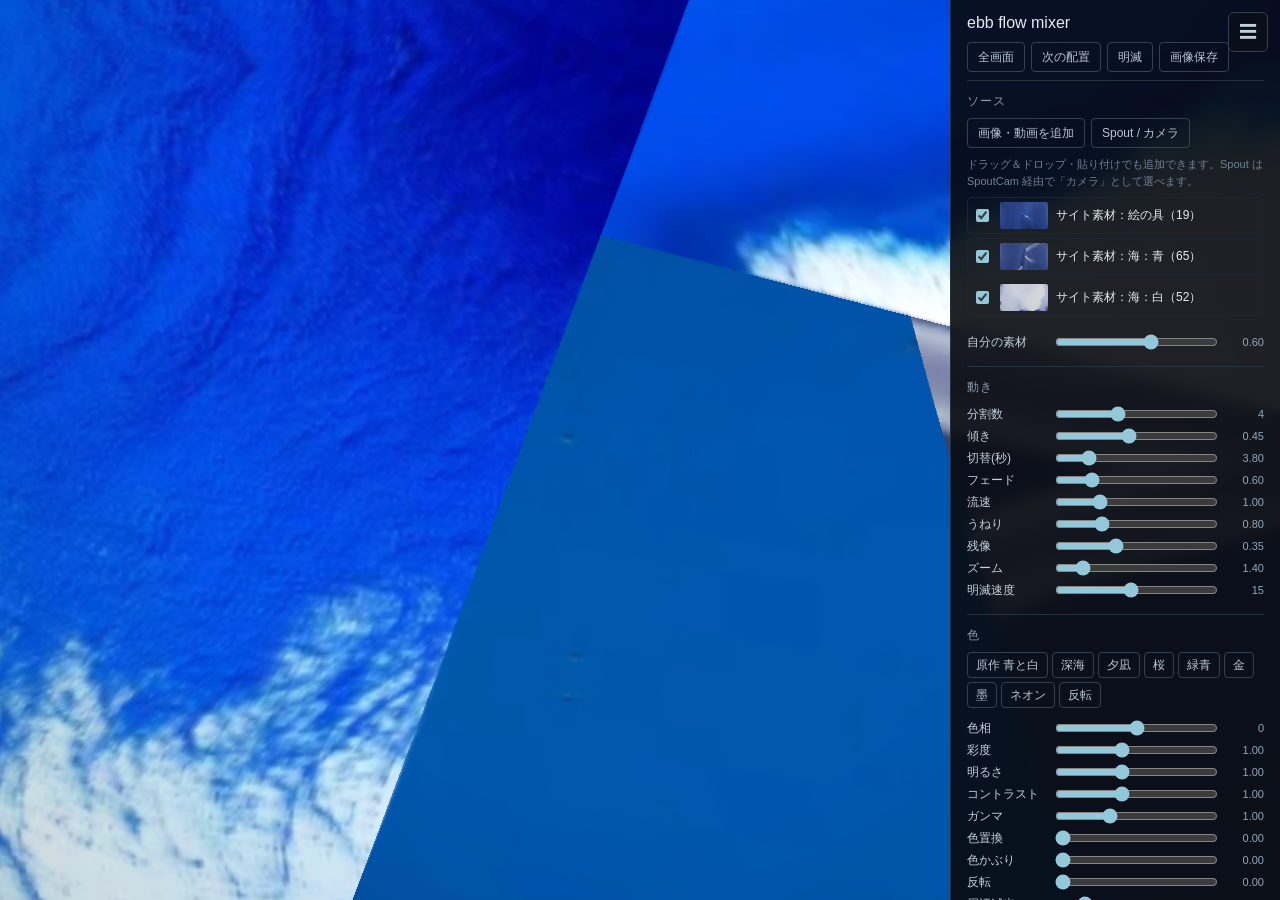
==== ebb-flow-mixer/index.html @ f5bb4942 "Add ebb flow mixer: panel-based visual mixer with images, Spout (via SpoutCam) and color grading Co-" ====
<!doctype html>
<html lang="ja">
<head>
<meta charset="UTF-8">
<meta name="viewport" content="width=device-width,initial-scale=1">
<title>ebb flow mixer</title>
<link rel="stylesheet" href="style.css">
</head>
<body>
<canvas id="view"></canvas>

<button id="toggleUi" class="fab" title="パネル表示切替 (H)">☰</button>

<aside id="panel">
  <header>
    <h1>ebb flow mixer</h1>
    <div class="row">
      <button id="btnFull" title="F">全画面</button>
      <button id="btnNext" title="N">次の配置</button>
      <button id="btnBurst" title="Space長押し">明滅</button>
      <button id="btnShot">画像保存</button>
    </div>
  </header>

  <section>
    <h2>ソース</h2>
    <div class="row">
      <label class="btn">画像・動画を追加<input id="fileInput" type="file" accept="image/*,video/*" multiple hidden></label>
      <button id="btnCam">Spout / カメラ</button>
    </div>
    <div id="camPick" class="row" hidden>
      <select id="camSelect"></select>
      <button id="btnCamAdd">追加</button>
    </div>
    <p class="hint">ドラッグ＆ドロップ・貼り付けでも追加できます。Spout は SpoutCam 経由で「カメラ」として選べます。</p>
    <div id="builtinList" class="list"></div>
    <div id="userList" class="list"></div>
    <div id="sliders-source"></div>
  </section>

  <section>
    <h2>動き</h2>
    <div id="sliders-motion"></div>
  </section>

  <section>
    <h2>色</h2>
    <div id="presets" class="presets"></div>
    <div id="sliders-color"></div>
    <div class="colors">
      <label>影<input type="color" id="mapA"></label>
      <label>中間<input type="color" id="mapB"></label>
      <label>光<input type="color" id="mapC"></label>
      <label>色かぶり<input type="color" id="tint"></label>
    </div>
  </section>

  <section>
    <button id="btnReset" class="wide">すべて初期値に戻す</button>
    <p class="hint">キー：H パネル / F 全画面 / N 次の配置 / Space 押してる間 明滅</p>
  </section>
</aside>

<script src="builtin/manifest.js"></script>
<script src="app.js"></script>
</body>
</html>
---- ebb-flow-mixer/style.css ----
:root {
  font-family: Arial, "Noto Sans JP", sans-serif;
  color: #e5eaf1;
  background: #080b10;
  color-scheme: dark;
}
* { box-sizing: border-box; }
html, body { margin: 0; height: 100%; overflow: hidden; background: #000; }
canvas#view { position: fixed; inset: 0; width: 100vw; height: 100vh; display: block; }

body.dragging::after {
  content: "ここにドロップして追加";
  position: fixed; inset: 16px; border: 2px dashed #92c8da; border-radius: 12px;
  display: grid; place-items: center; font-size: 20px; background: #05080dcc; z-index: 50;
}

.fab {
  position: fixed; top: 12px; right: 12px; z-index: 20;
  width: 40px; height: 40px; border-radius: 6px;
  background: #0b1018cc; color: #c4d0dc; border: 1px solid #344151; cursor: pointer; font-size: 18px;
}
body.ui-hidden .fab { opacity: 0; }
body.ui-hidden .fab:hover { opacity: 1; }
body.ui-hidden { cursor: none; }

#panel {
  position: fixed; top: 0; right: 0; bottom: 0; width: 330px; z-index: 10;
  background: #080b10e6; backdrop-filter: blur(8px);
  border-left: 1px solid #26313e; overflow-y: auto; padding: 14px 16px 24px;
  font-size: 12px;
}
body.ui-hidden #panel { display: none; }
#panel h1 { font-size: 16px; font-weight: 400; margin: 0 48px 10px 0; }
#panel h2 { font-size: 12px; font-weight: 400; color: #8b9cae; margin: 0 0 8px; letter-spacing: .08em; }
#panel section { border-top: 1px solid #26313e; padding: 12px 0; }

button, .btn, select {
  font: inherit; font-size: 12px; color: #b7c7d5; background: transparent;
  border: 1px solid #344151; border-radius: 4px; min-height: 30px; padding: 5px 10px; cursor: pointer;
}
button:hover, .btn:hover { color: #fff; border-color: #92c8da; }
button.on { background: #92c8da22; border-color: #92c8da; color: #fff; }
select { background: #111820; max-width: 190px; }
.btn { display: inline-flex; align-items: center; }
.wide { width: 100%; }
.row { display: flex; gap: 6px; flex-wrap: wrap; margin-bottom: 8px; align-items: center; }
.hint { color: #6f8193; font-size: 11px; line-height: 1.5; margin: 4px 0 8px; }

.list { display: flex; flex-direction: column; gap: 4px; margin-bottom: 8px; }
.item { display: flex; align-items: center; gap: 8px; padding: 4px; border: 1px solid #1c2530; border-radius: 4px; }
.item.off { opacity: .45; }
.item img, .item video, .item .thumb {
  width: 48px; height: 27px; object-fit: cover; border-radius: 2px; background: #111820; flex: none;
}
.item .name { flex: 1; min-width: 0; overflow: hidden; text-overflow: ellipsis; white-space: nowrap; }
.item button { min-height: 22px; padding: 1px 6px; }
.item input { accent-color: #92c8da; }

.slider { display: grid; grid-template-columns: 78px 1fr 40px; align-items: center; gap: 8px; margin: 2px 0; }
.slider span { color: #c4d0dc; }
.slider input { width: 100%; accent-color: #92c8da; cursor: pointer; }
.slider output { color: #91a7b9; font-size: 11px; text-align: right; font-variant-numeric: tabular-nums; }

.presets { display: flex; flex-wrap: wrap; gap: 4px; margin-bottom: 10px; }
.presets button { padding: 3px 8px; min-height: 26px; }

.colors { display: grid; grid-template-columns: repeat(4, 1fr); gap: 6px; margin-top: 8px; }
.colors label { display: flex; flex-direction: column; gap: 3px; color: #8b9cae; font-size: 11px; }
.colors input { width: 100%; height: 28px; border: 1px solid #344151; background: none; padding: 0; cursor: pointer; }
[hidden] { display: none !important; }
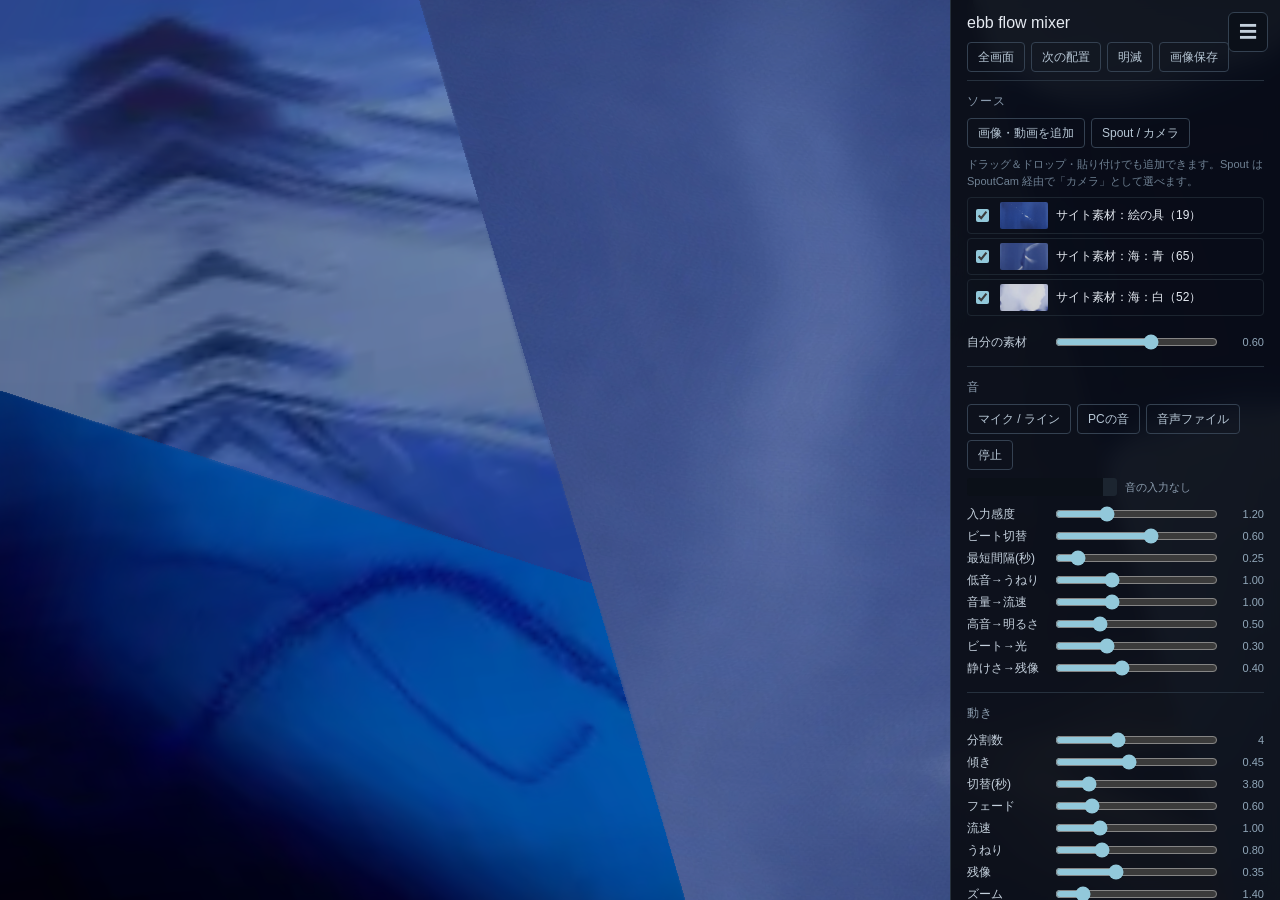
==== commit 00605247: "Add audio input to ebb flow mixer: mic/line, system audio, audio file with beat and band reactions C" ====
--- a/ebb-flow-mixer/index.html
+++ b/ebb-flow-mixer/index.html
@@ -39,6 +39,23 @@
   </section>
 
   <section>
+    <h2>音</h2>
+    <div class="row">
+      <button id="btnMic">マイク / ライン</button>
+      <button id="btnSys">PCの音</button>
+      <label class="btn">音声ファイル<input id="audioInput" type="file" accept="audio/*,video/*" hidden></label>
+      <button id="btnAudioStop">停止</button>
+    </div>
+    <div id="micPick" class="row" hidden>
+      <select id="micSelect"></select>
+      <button id="btnMicAdd">使う</button>
+    </div>
+    <audio id="player" controls loop hidden></audio>
+    <div class="meter"><canvas id="meter" width="300" height="36"></canvas><span id="audioName">音の入力なし</span></div>
+    <div id="sliders-audio"></div>
+  </section>
+
+  <section>
     <h2>動き</h2>
     <div id="sliders-motion"></div>
   </section>
@@ -57,6 +74,7 @@
 
   <section>
     <button id="btnReset" class="wide">すべて初期値に戻す</button>
+    <p class="hint">マイク／ライン：オーディオIF・VB-CABLE・ステレオミキサー等。PCの音：共有画面を選び「システム音声を共有」をオン。スライダーを 0 にするとその反応はオフ。</p>
     <p class="hint">キー：H パネル / F 全画面 / N 次の配置 / Space 押してる間 明滅</p>
   </section>
 </aside>
--- a/ebb-flow-mixer/style.css
+++ b/ebb-flow-mixer/style.css
@@ -68,3 +68,7 @@
 .colors label { display: flex; flex-direction: column; gap: 3px; color: #8b9cae; font-size: 11px; }
 .colors input { width: 100%; height: 28px; border: 1px solid #344151; background: none; padding: 0; cursor: pointer; }
 [hidden] { display: none !important; }
+audio { width: 100%; height: 32px; margin-bottom: 8px; }
+.meter { display: flex; align-items: center; gap: 8px; margin-bottom: 8px; }
+.meter canvas { width: 150px; height: 18px; background: #0b1018; border-radius: 3px; flex: none; }
+.meter span { color: #8b9cae; font-size: 11px; overflow: hidden; text-overflow: ellipsis; white-space: nowrap; }
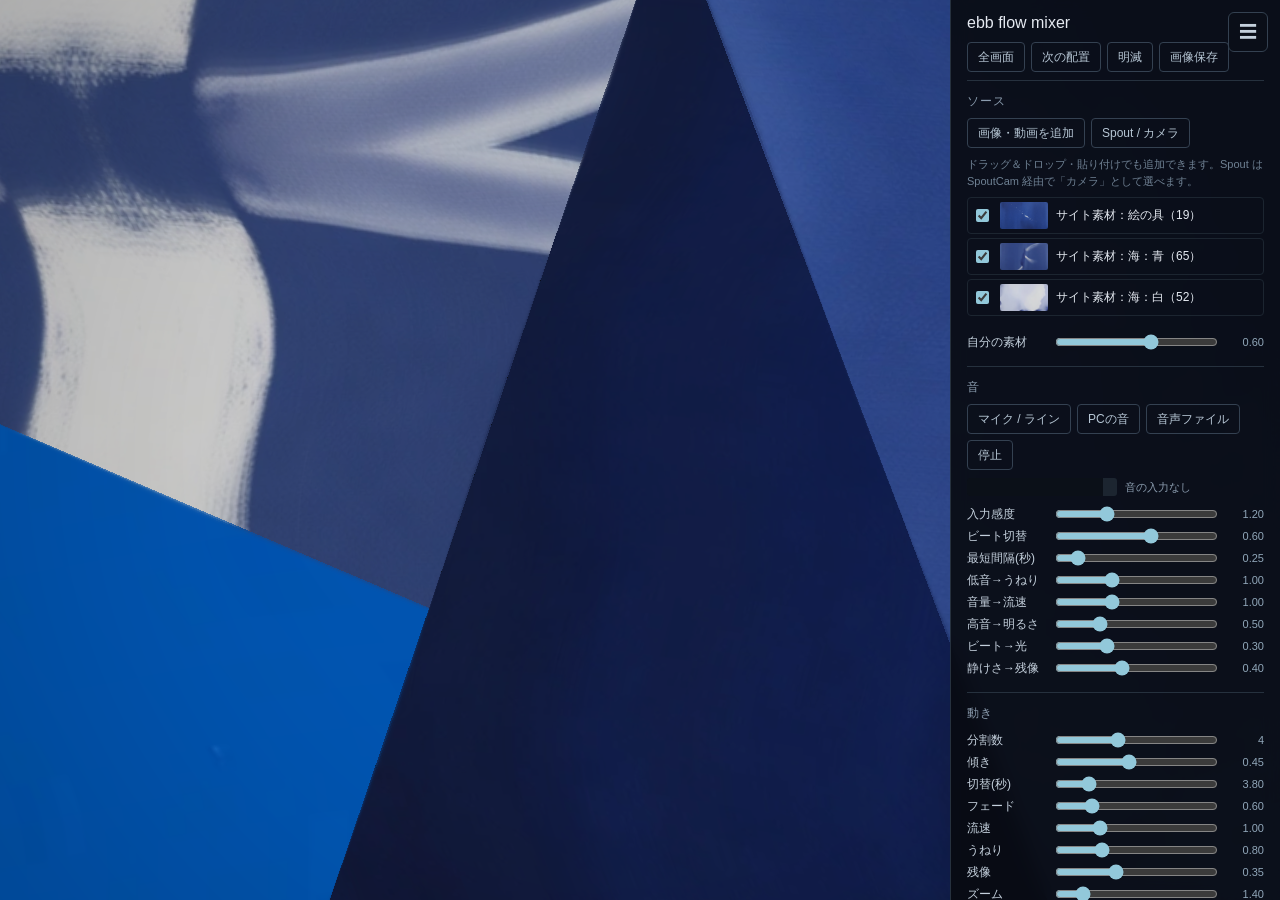
==== commit e250e4ab: "Make ebb flow mixer work by opening index.html directly (embed site images, no local server) Co-Auth" ====
--- a/ebb-flow-mixer/index.html
+++ b/ebb-flow-mixer/index.html
@@ -79,6 +79,7 @@
   </section>
 </aside>
 
+<script src="builtin/data.js"></script>
 <script src="builtin/manifest.js"></script>
 <script src="app.js"></script>
 </body>
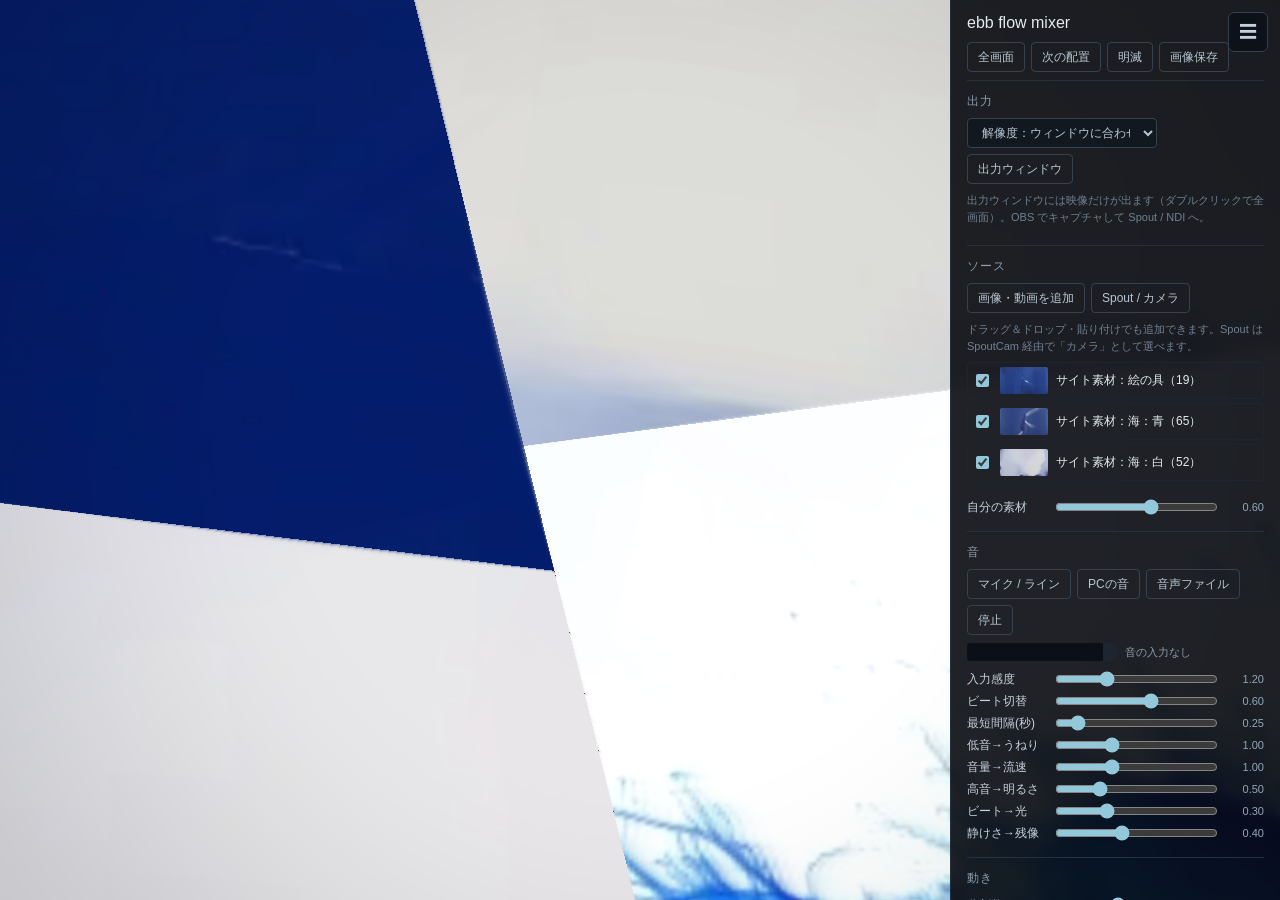
==== commit 20440cdf: "Add output window with fixed resolution for OBS capture to Spout/NDI Co-Authored-By: Claude Opus 5.5" ====
--- a/ebb-flow-mixer/index.html
+++ b/ebb-flow-mixer/index.html
@@ -21,6 +21,23 @@
       <button id="btnShot">画像保存</button>
     </div>
   </header>
+
+  <section>
+    <h2>出力</h2>
+    <div class="row">
+      <select id="outRes">
+        <option value="window">解像度：ウィンドウに合わせる</option>
+        <option value="1280x720">1280 × 720</option>
+        <option value="1920x1080">1920 × 1080</option>
+        <option value="2560x1440">2560 × 1440</option>
+        <option value="3840x2160">3840 × 2160</option>
+        <option value="1080x1920">1080 × 1920（縦）</option>
+        <option value="1080x1080">1080 × 1080（正方形）</option>
+      </select>
+      <button id="btnOut">出力ウィンドウ</button>
+    </div>
+    <p class="hint">出力ウィンドウには映像だけが出ます（ダブルクリックで全画面）。OBS でキャプチャして Spout / NDI へ。</p>
+  </section>
 
   <section>
     <h2>ソース</h2>
--- a/ebb-flow-mixer/style.css
+++ b/ebb-flow-mixer/style.css
@@ -6,7 +6,7 @@
 }
 * { box-sizing: border-box; }
 html, body { margin: 0; height: 100%; overflow: hidden; background: #000; }
-canvas#view { position: fixed; inset: 0; width: 100vw; height: 100vh; display: block; }
+canvas#view { position: fixed; inset: 0; width: 100vw; height: 100vh; display: block; object-fit: contain; background: #000; }
 
 body.dragging::after {
   content: "ここにドロップして追加";
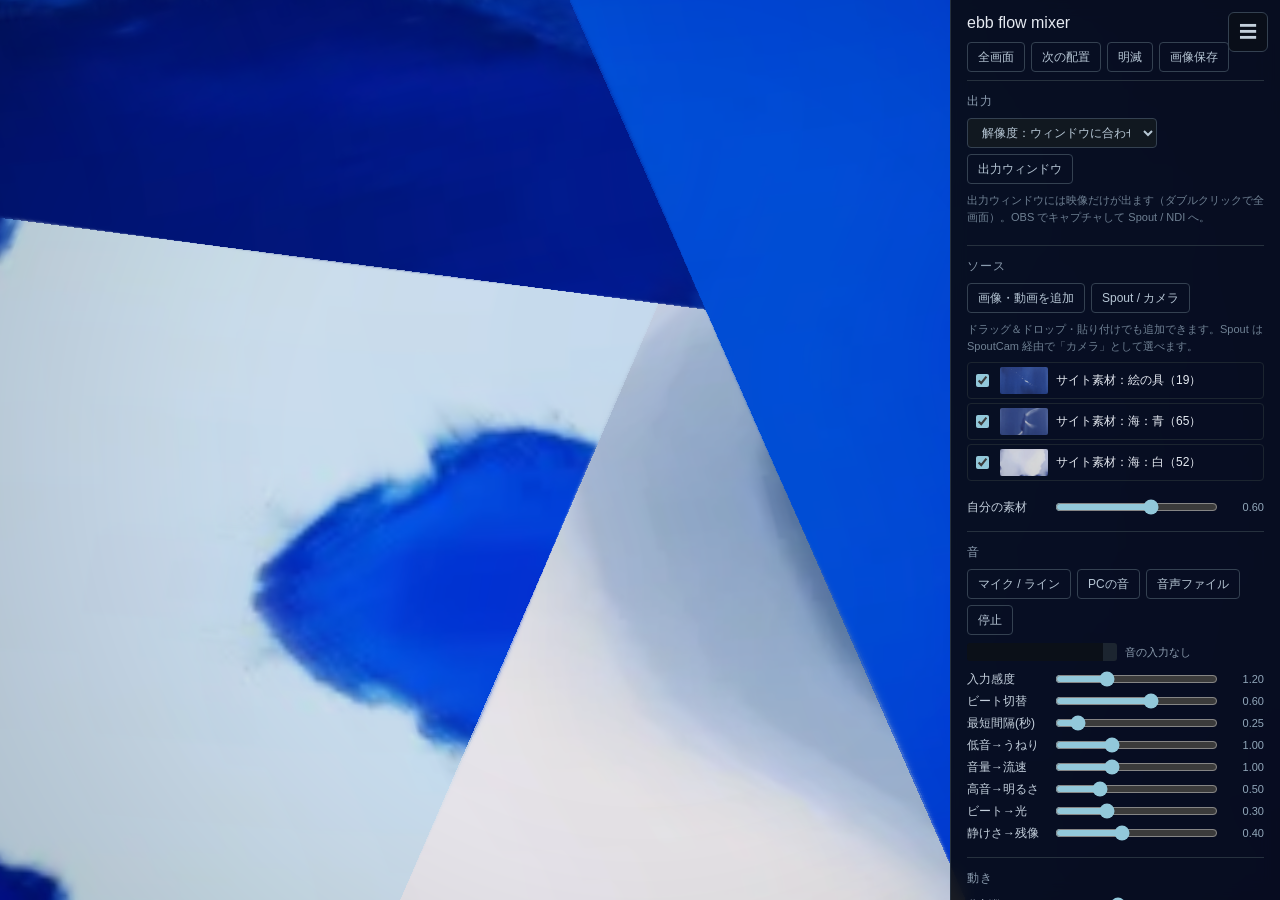
==== commit a9781d9f: "Add control-only layout for the main window while the output window is open Co-Authored-By: Claude O" ====
--- a/ebb-flow-mixer/index.html
+++ b/ebb-flow-mixer/index.html
@@ -19,6 +19,11 @@
       <button id="btnNext" title="N">次の配置</button>
       <button id="btnBurst" title="Space長押し">明滅</button>
       <button id="btnShot">画像保存</button>
+    </div>
+    <div id="controlBar" class="row" hidden>
+      <button id="btnPreview" class="on">プレビュー</button>
+      <button id="btnSlim">右端に縦長</button>
+      <button id="btnCloseOut">出力を閉じる</button>
     </div>
   </header>
 
--- a/ebb-flow-mixer/style.css
+++ b/ebb-flow-mixer/style.css
@@ -72,3 +72,15 @@
 .meter { display: flex; align-items: center; gap: 8px; margin-bottom: 8px; }
 .meter canvas { width: 150px; height: 18px; background: #0b1018; border-radius: 3px; flex: none; }
 .meter span { color: #8b9cae; font-size: 11px; overflow: hidden; text-overflow: ellipsis; white-space: nowrap; }
+
+/* 操作専用モード（出力ウィンドウ使用中） */
+html.control { height: auto; overflow-x: hidden; overflow-y: auto; background: #080b10; }
+html.control body { height: auto; overflow: visible; background: #080b10; }
+html.control canvas#view { position: sticky; top: 0; z-index: 5; width: 100%; height: auto; border-bottom: 1px solid #26313e; }
+html.control.no-preview canvas#view { display: none; }
+html.control #panel { position: static; width: 100%; border-left: 0; overflow: visible; backdrop-filter: none; background: #080b10; }
+html.control #panel h1 { margin-right: 0; }
+html.control .fab { display: none; }
+html.control .slider { grid-template-columns: minmax(60px, 30%) 1fr 36px; }
+html.control .colors { grid-template-columns: repeat(auto-fill, minmax(64px, 1fr)); }
+html.control select { max-width: 100%; }
